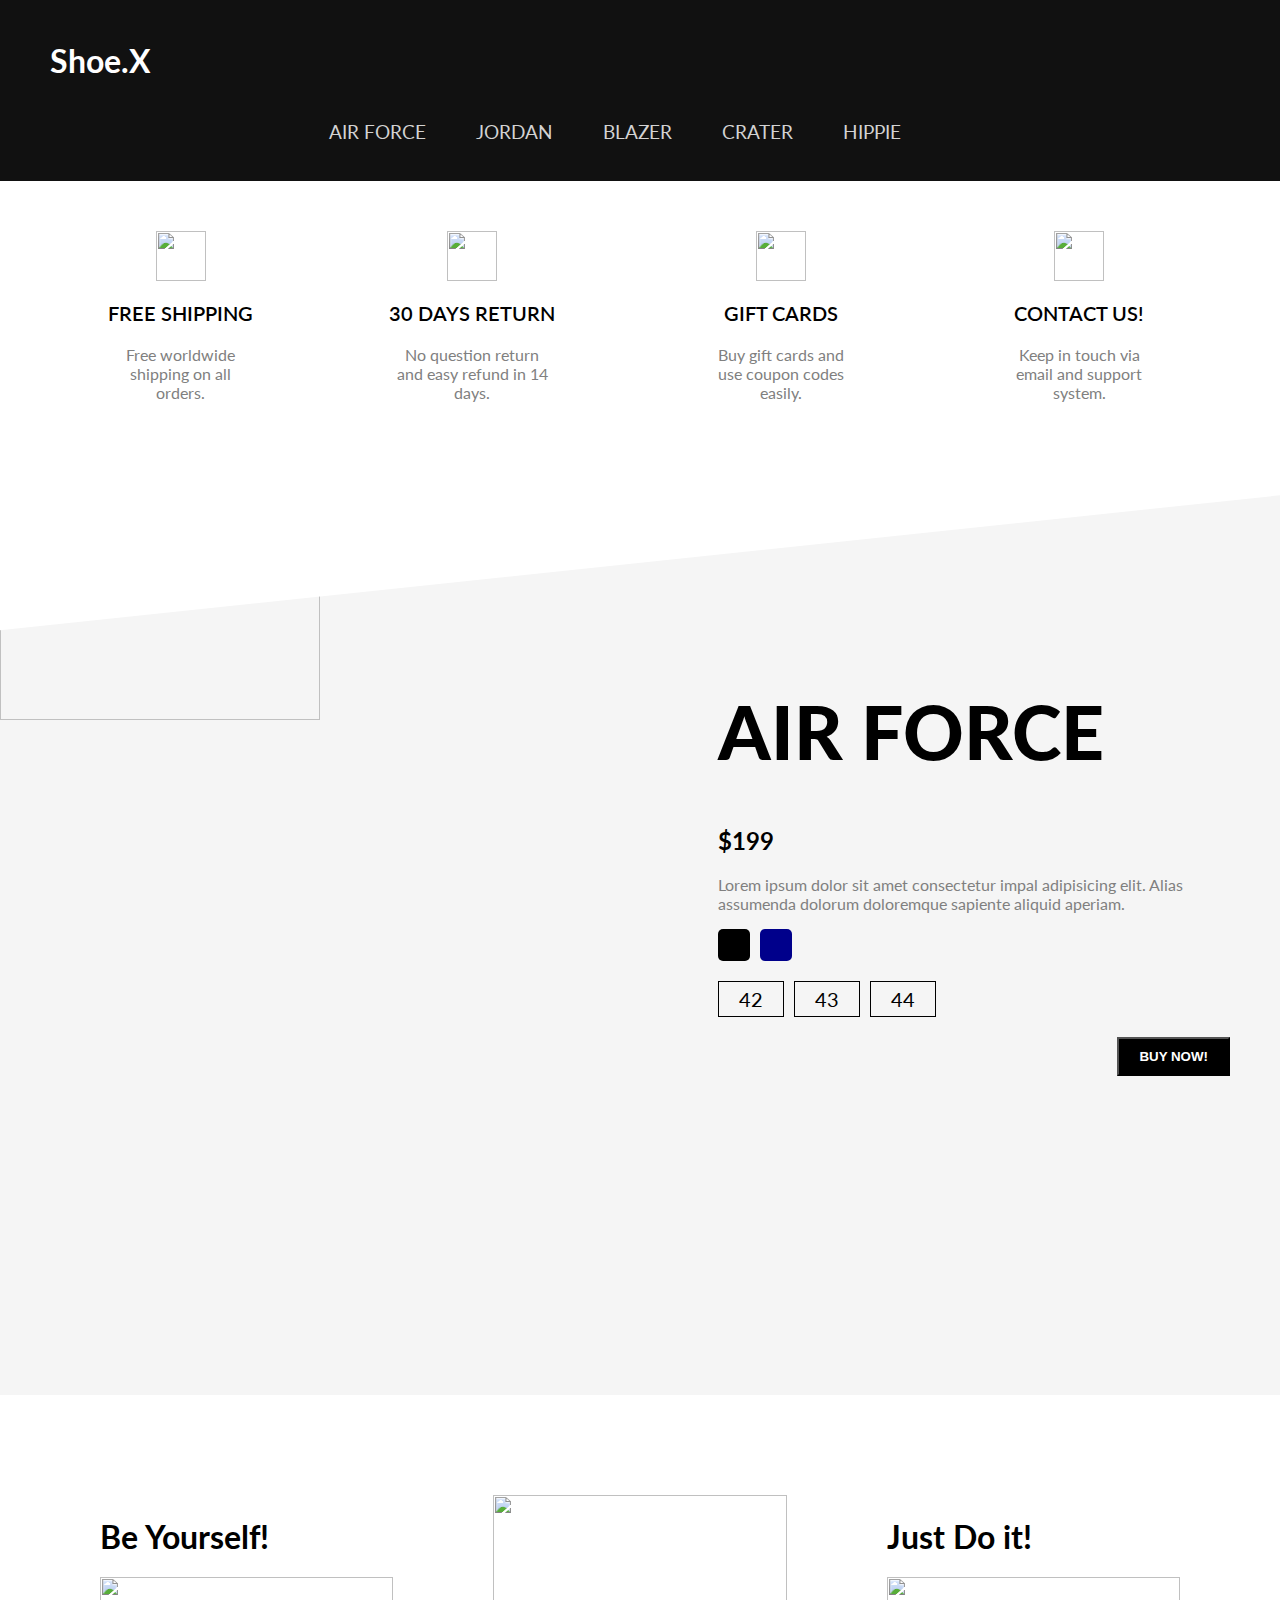
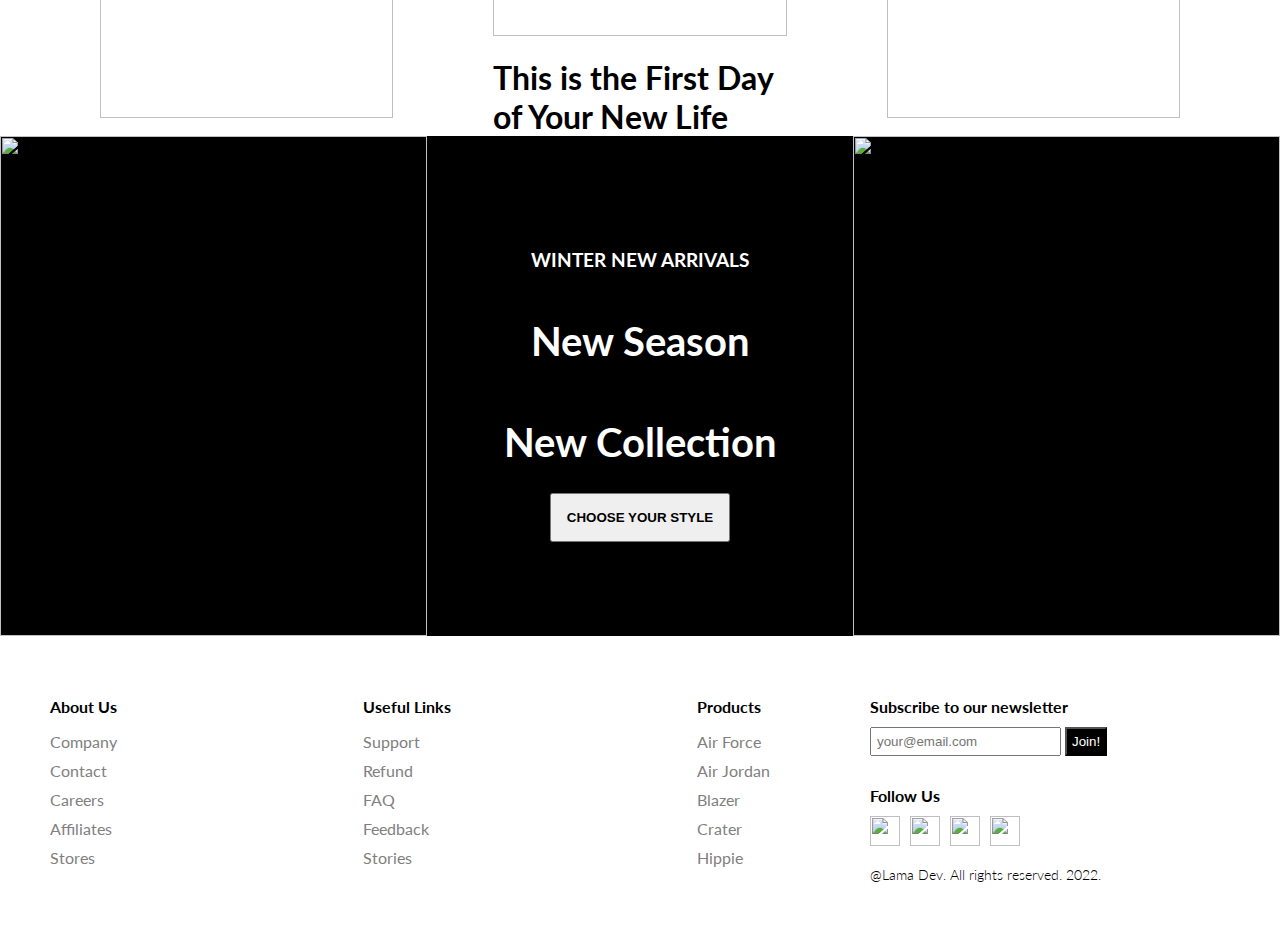
==== index.html @ 5598e937 "Update and rename inedex.html to index.html" ====
<html lang="en">

<head>
    <meta charset="UTF-8">
    <meta http-equiv="X-UA-Compatible" content="IE=edge">
    <meta name="viewport" content="width=device-width, initial-scale=1.0">
    <link
        href="https://fonts.googleapis.com/css2?family=Lato:ital,wght@0,100;0,300;0,400;0,700;0,900;1,100;1,300;1,400;1,700;1,900&display=swap"
        rel="stylesheet">
        <link href="https://cdn.jsdelivr.net/npm/bootstrap@5.0.2/dist/css/bootstrap.min.css" rel="stylesheet" integrity="sha384-EVSTQN3/azprG1Anm3QDgpJLIm9Nao0Yz1ztcQTwFspd3yD65VohhpuuCOmLASjC" crossorigin="anonymous">    
    <link rel="stylesheet" href="style.css">

    <title>Shoe.X </title>
</head>

<body>

            <nav id="nav">
                <div class="navTop">
                    <h1 class="logo">Shoe.X</h1>
                    
                </div>
            </div>
        </div>
        
    
        <div class="navBottom">
            <h3 class="menuItem">AIR FORCE</h3>
            <h3 class="menuItem">JORDAN</h3>
            <h3 class="menuItem">BLAZER</h3>
            <h3 class="menuItem">CRATER</h3>
            <h3 class="menuItem">HIPPIE</h3>
        </div>
    </nav>
    
</nav>

    <div class="slider">
        <div class="sliderWrapper">
            <div class="sliderItem">
                <img src="photos/air.png" alt="" class="sliderImg">
                <div class="sliderBg"></div>
                <h1 class="sliderTitle">AIR FORCE</br> NEW</br> SEASON</h1>
                <h2 class="sliderPrice">$119</h2>
                <a href="#product">
                    <button class="buyButton">BUY NOW!</button>
                </a>
            </div>
            <div class="sliderItem">
                <img src="photos/jordan.png" alt="" class="sliderImg">
                <div class="sliderBg"></div>
                <h1 class="sliderTitle">AIR JORDAN</br> NEW</br> SEASON</h1>
                <h2 class="sliderPrice">$149</h2>
                <a href="#product">
                    <button class="buyButton">BUY NOW!</button>
                </a>
            </div>
            <div class="sliderItem">
                <img src="photos/blazer.png" alt="" class="sliderImg">
                <div class="sliderBg"></div>
                <h1 class="sliderTitle">BLAZER</br> NEW</br> SEASON</h1>
                <h2 class="sliderPrice">$109</h2>
                <a href="#product">
                    <button class="buyButton">BUY NOW!</button>
                </a>
            </div>
            <div class="sliderItem">
                <img src="photos/air2.png" alt="" class="sliderImg">
                <div class="sliderBg"></div>
                <h1 class="sliderTitle">CRATER</br> NEW</br> SEASON</h1>
                <h2 class="sliderPrice">$129</h2>
                <a href="#product">
                    <button class="buyButton">BUY NOW!</button>
                </a>
            </div>
            <div class="sliderItem">
                <img src="photos/air.png" alt="" class="sliderImg">
                <div class="sliderBg"></div>
                <h1 class="sliderTitle">HIPPIE</br> NEW</br> SEASON</h1>
                <h2 class="sliderPrice">$99</h2>
                <a href="#product">
                    <button class="buyButton">BUY NOW!</button>
                </a>
            </div>
        </div>
    </div>
   
    <div class="features">
        <div class="feature">
            <img src="photos/shipping.png" alt="" class="featureIcon">
            <span class="featureTitle">FREE SHIPPING</span>
            <span class="featureDesc">Free worldwide shipping on all orders.</span>
        </div>
        <div class="feature">
            <img class="featureIcon" src="photos/return.png" alt="">
            <span class="featureTitle">30 DAYS RETURN</span>
            <span class="featureDesc">No question return and easy refund in 14 days.</span>
        </div>
        <div class="feature">
            <img class="featureIcon" src="photos/gift.png" alt="">
            <span class="featureTitle">GIFT CARDS</span>
            <span class="featureDesc">Buy gift cards and use coupon codes easily.</span>
        </div>
        <div class="feature">
            <img class="featureIcon" src="photos/contact.png" alt="">
            <span class="featureTitle">CONTACT US!</span>
            <span class="featureDesc">Keep in touch via email and support system.</span>
        </div>
    </div>

    <div class="product" id="product">
        <img src="photos/hippie2.png" alt="" class="productImg">
        
        <div class="productDetails">
            <h1 class="productTitle">AIR FORCE</h1>
            <h2 class="productPrice">$199</h2>
            <p class="productDesc">Lorem ipsum dolor sit amet consectetur impal adipisicing elit. Alias assumenda
                dolorum
                doloremque sapiente aliquid aperiam.</p>
            <div class="colors">
                <div class="color"></div>
                <div class="color"></div>
            </div>
            <div class="sizes">
                <div class="size">42</div>
                <div class="size">43</div>
                <div class="size">44</div>
            </div>
            <button class="productButton">BUY NOW!</button>
        </div>
        <div class="payment">
            <h1 class="payTitle">Personal Information</h1>
            <label>Name and Surname</label>
            <input type="text" placeholder="John Doe" class="payInput">
            <label>Phone Number</label>
            <input type="text" placeholder="+1 234 5678" class="payInput">
            <label>Address</label>
            <input type="text" placeholder="Elton St 21 22-145" class="payInput">
            <h1 class="payTitle">Card Information</h1>
            <div class="cardIcons">
                <img src="photos/visa.png" width="40" alt="" class="cardIcon">
                <img src="photos/master.png" alt="" width="40" class="cardIcon">
            </div>
            <input type="password" class="payInput" placeholder="Card Number">
            <div class="cardInfo">
                <input type="text" placeholder="mm" class="payInput sm">
                <input type="text" placeholder="yyyy" class="payInput sm">
                <input type="text" placeholder="cvv" class="payInput sm">
            </div>
            <button class="payButton">Checkout!</button>
            <span class="close">X</span>
        </div>
    </div>
    <div class="gallery">
        <div class="galleryItem">
            <h1 class="galleryTitle">Be Yourself!</h1>
            <img src="https://images.pexels.com/photos/9295809/pexels-photo-9295809.jpeg?auto=compress&cs=tinysrgb&dpr=2&w=500"
                alt="" class="galleryImg">
        </div>
        <div class="galleryItem">
            <img src="https://images.pexels.com/photos/1040427/pexels-photo-1040427.jpeg?auto=compress&cs=tinysrgb&dpr=2&w=500"
                alt="" class="galleryImg">
            <h1 class="galleryTitle">This is the First Day of Your New Life</h1>
        </div>
        <div class="galleryItem">
            <h1 class="galleryTitle">Just Do it!</h1>
            <img src="https://images.pexels.com/photos/7856965/pexels-photo-7856965.jpeg?auto=compress&cs=tinysrgb&dpr=2&w=500"
                alt="" class="galleryImg">
        </div>
    </div>
    <div class="newSeason">
        <div class="nsItem">
            <img src="https://images.pexels.com/photos/4753986/pexels-photo-4753986.jpeg?auto=compress&cs=tinysrgb&dpr=2&w=500"
                alt="" class="nsImg">
        </div>
        <div class="nsItem">
            <h3 class="nsTitleSm">WINTER NEW ARRIVALS</h3>
            <h1 class="nsTitle">New Season</h1>
            <h1 class="nsTitle">New Collection</h1>
            <a href="#nav">
                <button class="nsButton">CHOOSE YOUR STYLE</button>
            </a>
        </div>
        <div class="nsItem">
            <img src="https://images.pexels.com/photos/7856965/pexels-photo-7856965.jpeg?auto=compress&cs=tinysrgb&dpr=2&w=500"
                alt="" class="nsImg">
        </div>
    </div>
    <footer>
        <div class="footerLeft">
            <div class="footerMenu">
                <h1 class="fMenuTitle">About Us</h1>
                <ul class="fList">
                    <li class="fListItem">Company</li>
                    <li class="fListItem">Contact</li>
                    <li class="fListItem">Careers</li>
                    <li class="fListItem">Affiliates</li>
                    <li class="fListItem">Stores</li>
                </ul>
            </div>
            <div class="footerMenu">
                <h1 class="fMenuTitle">Useful Links</h1>
                <ul class="fList">
                    <li class="fListItem">Support</li>
                    <li class="fListItem">Refund</li>
                    <li class="fListItem">FAQ</li>
                    <li class="fListItem">Feedback</li>
                    <li class="fListItem">Stories</li>
                </ul>
            </div>
            <div class="footerMenu">
                <h1 class="fMenuTitle">Products</h1>
                <ul class="fList">
                    <li class="fListItem">Air Force</li>
                    <li class="fListItem">Air Jordan</li>
                    <li class="fListItem">Blazer</li>
                    <li class="fListItem">Crater</li>
                    <li class="fListItem">Hippie</li>
                </ul>
            </div>
        </div>
        <div class="footerRight">
            <div class="footerRightMenu">
                <h1 class="fMenuTitle">Subscribe to our newsletter</h1>
                <div class="fMail">
                    <input type="text" placeholder="your@email.com" class="fInput">
                    <button class="fButton">Join!</button>
                </div>
            </div>
            <div class="footerRightMenu">
                <h1 class="fMenuTitle">Follow Us</h1>
                <div class="fIcons">
                    <a href="https://www.facebook.com/"><img src="photos/facebook.png" alt="" class="fIcon"></a>
                    <a href="https://www.twitter.com/"><img src="photos/twitter.png" alt="" class="fIcon"></a>
                   <a href="https://www.instagram.com/"> <img src="photos/instagram.png" alt="" class="fIcon"></a>
                   <a href="https://web.whatsapp.com/"><img src="photos/whatsapp.png" alt="" class="fIcon"></a>
                </div>
            </div> 
            <div class="footerRightMenu">
                <span class="copyright">@Lama Dev. All rights reserved. 2022.</span>
            </div>
        </div>
    </footer>
    <script src="scrip.js"></script>
</body>

</html>
---- style.css ----
html {
    scroll-behavior: smooth;
  }
  
  body {
    font-family: "Lato", sans-serif;
    padding: 0;
    margin: 0;
  }
  
  nav {
    background-color: #111;
    color: white;
    padding: 20px 50px;
  }
  
  .navTop {
    display: flex;
    align-items:center;
  }
  
  .search {
    display: flex;
    align-items: center;
    background-color: gray;
    padding: 10px 20px;
    border-radius: 10px;
  }
  .logo{
    display: flex;
    justify-content: space-between;
  }
  
  .searchInput {
    border: none;
    background-color: transparent;
  }
  
  .searchInput::placeholder {
    color: lightgray;
  }
  
  .limitedOffer {
    font-size: 20px;
    border-bottom: 2px solid green;
    cursor: pointer;
  }
  
  .navBottom {
    display: flex;
    align-items: center;
    justify-content: center;
  }
  
  .menuItem {
    margin-right: 50px;
    cursor: pointer;
    color: lightgray;
    font-weight: 400;
  }
  
  .slider {
    background: url("https://images.unsplash.com/photo-1604147495798-57beb5d6af73?ixlib=rb-1.2.1&ixid=MnwxMjA3fDB8MHxwaG90by1wYWdlfHx8fGVufDB8fHx8&auto=format&fit=crop&w=2370&q=80");
    clip-path: polygon(0 0, 100% 0, 100% 100%, 0 85%);
    overflow: hidden;
  }
  
  .sliderWrapper {
    display: flex;
    width: 500vw;
    transition: all 1.5s ease-in-out;
  }
  
  .sliderItem {
    width: 100vw;
    display: flex;
    align-items: center;
    justify-content: center;
    position: relative;
  }
  
  .sliderBg {
    width: 750px;
    height: 750px;
    border-radius: 50%;
    position: absolute;
  }
  
  .sliderImg {
    z-index: 1;
  }
  
  .sliderTitle {
    position: absolute;
    top: 10%;
    right: 10%;
    font-size: 60px;
    font-weight: 900;
    text-align: center;
    color: white;
    z-index: 1;
  }
  
  .sliderPrice {
    position: absolute;
    top: 10%;
    left: 10%;
    font-size: 60px;
    font-weight: 300;
    text-align: center;
    color: white;
    border: 1px solid gray;
    z-index: 1;
  }
  
  .buyButton {
    position: absolute;
    top: 50%;
    right: 10%;
    font-size: 30px;
    font-weight: 900;
    color: white;
    border: 1px solid gray;
    background-color: black;
    z-index: 1;
    cursor: pointer;
  }
  
  .buyButton:hover {
    background-color: white;
    color: black;
  }
  
  .sliderItem:nth-child(1) .sliderBg {
    background-color: #369e62;
  }
  .sliderItem:nth-child(2) .sliderBg {
    background-color: rebeccapurple;
  }
  .sliderItem:nth-child(3) .sliderBg {
    background-color: teal;
  }
  .sliderItem:nth-child(4) .sliderBg {
    background-color: cornflowerblue;
  }
  .sliderItem:nth-child(5) .sliderBg {
    background-color: rgb(124, 115, 80);
  }
  
  .sliderItem:nth-child(1) .sliderPrice {
    color: #369e62;
  }
  .sliderItem:nth-child(2) .sliderPrice {
    color: white;
  }
  .sliderItem:nth-child(3) .sliderPrice {
    color: teal;
  }
  .sliderItem:nth-child(4) .sliderPrice {
    color: cornflowerblue;
  }
  .sliderItem:nth-child(5) .sliderPrice {
    color: cornsilk;
  }
  
  .features {
    display: flex;
    align-items: center;
    justify-content: space-between;
    padding: 50px;
  }
  
  .feature {
    display: flex;
    flex-direction: column;
    align-items: center;
    text-align: center;
  }
  
  .featureIcon {
    width: 50px;
    height: 50px;
  }
  
  .featureTitle {
    font-size: 20px;
    font-weight: 600;
    margin: 20px;
  }
  
  .featureDesc {
    color: gray;
    width: 50%;
    height: 100px;
  }
  
  .product {
    height: 100vh;
    background-color: whitesmoke;
    position: relative;
    clip-path: polygon(0 15%, 100% 0, 100% 100%, 0% 100%);
  }
  
  .payment {
    width: 500px;
    height: 500px;
    background-color: white;
    position: absolute;
    top: 0;
    bottom: 0;
    left: 0;
    right: 0;
    margin: auto;
    padding: 10px 50px;
    display: none;
    flex-direction: column;
    -webkit-box-shadow: 0px 0px 13px 2px rgba(0, 0, 0, 0.3);
    box-shadow: 0px 0px 13px 2px rgba(0, 0, 0, 0.3);
  }
  
  .payTitle {
    font-size: 20px;
    color: lightgray;
  }
  
  label {
    font-size: 14px;
    font-weight: 300;
  }
  
  .payInput {
    padding: 10px;
    margin: 10px 0px;
    border: none;
    border-bottom: 1px solid gray;
  }
  
  .payInput::placeholder {
    color: rgb(163, 163, 163);
  }
  
  .cardIcons {
    display: flex;
  }
  
  .cardIcon {
    margin-right: 10px;
  }
  
  .cardInfo {
    display: flex;
    justify-content: space-between;
  }
  
  .sm {
    width: 30%;
  }
  
  .payButton {
    position: absolute;
    height: 40px;
    bottom: -40;
    width: 100%;
    left: 0;
    -webkit-box-shadow: 0px 0px 13px 2px rgba(0, 0, 0, 0.3);
    box-shadow: 0px 0px 13px 2px rgba(0, 0, 0, 0.3);
    background-color: #369e62;
    color: white;
    border: none;
    cursor: pointer;
  }
  
  .close {
    width: 20px;
    height: 20px;
    position: absolute;
    background-color: gray;
    color: white;
    top: 10px;
    right: 10px;
    display: flex;
    align-items: center;
    justify-content: center;
    cursor: pointer;
    padding: 2px;
  }
  
  .productImg {
    width: 50%;
  }
  
  .productDetails {
    position: absolute;
    top: 10%;
    right: 0;
    width: 40%;
    padding: 50px;
  }
  
  .productTitle {
    font-size: 75px;
    font-weight: 900;
  }
  
  .productDesc {
    font-style: 24px;
    color: gray;
  }
  
  .colors,
  .sizes {
    display: flex;
    margin-bottom: 20px;
  }
  
  .color {
    width: 32px;
    height: 32px;
    border-radius: 5px;
    background-color: black;
    margin-right: 10px;
    cursor: pointer;
  }
  
  .color:last-child {
    background-color: darkblue;
  }
  
  .size {
    padding: 5px 20px;
    border: 1px solid black;
    margin-right: 10px;
    cursor: pointer;
    font-size: 20px;
  }
  
  .productButton {
    float: right;
    padding: 10px 20px;
    background-color: black;
    color: white;
    font-weight: 600;
    cursor: pointer;
  }
  
  .productButton:hover {
    background-color: white;
    color: black;
  }
  
  .gallery {
    padding: 50px;
    display: flex;
  }
  
  .galleryItem {
    flex: 1;
    padding: 50px;
  }
  
  .galleryImg {
    width: 100%;
  }
  
  .newSeason {
    display: flex;
  }
  
  .nsItem {
    flex: 1;
    background-color: black;
    color: white;
    display: flex;
    flex-direction: column;
    align-items: center;
    justify-content: center;
    text-align: center;
  }
  
  .nsImg {
    width: 100%;
    height: 500px;
  }
  
  .nsTitle {
    font-size: 40px;
  }
  
  .nsButton {
    padding: 15px;
    font-weight: 600;
    cursor: pointer;
  }
  
  footer {
    display: flex;
  }
  
  .footerLeft {
    flex: 2;
    display: flex;
    justify-content: space-between;
    padding: 50px;
  }
  
  .fMenuTitle {
    font-size: 16px;
  }
  
  .fList {
    padding: 0;
    list-style: none;
  }
  
  .fListItem {
    margin-bottom: 10px;
    color: gray;
    cursor: pointer;
  }
  
  .footerRight {
    flex: 1;
    padding: 50px;
    display: flex;
    flex-direction: column;
    justify-content: space-between;
  }
  
  .fInput {
    padding: 5px;
  }
  
  .fButton {
    padding: 5px;
    background-color: black;
    color: white;
  }
  
  .fIcons{
    display: flex;
  }
  
  .fIcon{
    width: 20px;
    height: 20px;
    margin-right: 10px;
  }
  
  .copyright{
    font-weight: 300;
    font-size: 14px;
  }
  
  @media screen and (max-width:480px) {
    nav{
      padding: 20px;
    }
  
    .search{
      display: none;
    }
  
    .navBottom{
      flex-wrap: wrap;
    }
  
    .menuItem{
      margin: 20px;
      font-weight: 700;
      font-size: 20px;
    }
  
    .slider{
      clip-path: none;
    }
  
    .sliderImg{
      width: 90%;
    }
  
    .sliderBg{
      width: 100%;
      height: 100%;
    }
  
    .sliderTitle{
      display: none;
    }
  
    .sliderPrice{
      top: unset;
      bottom: -50;
      left: 0;
      background-color: lightgrey;
    }
  
    .buyButton{
      right: 0;
      top: 0;
    }
  
    .features{
      flex-direction: column;
    }
  
    .product{
      clip-path: none ;
      display: flex;
      flex-direction: column;
      align-items: center;
    }
  
    .productImg{
      width: 80%;
    }
  
    .productDetails{
      width: 100%;
      padding: 0;
      display: flex;
      flex-direction: column;
      align-items: center;
      text-align: center;
      position: relative;
      top: 0;
    }
  
    .productTitle{
      font-size: 50px;
      margin: 0;
    }
  
    .gallery{
      display: none;
    }
  
    .newSeason{
      flex-direction: column;
    }
  
    .nsItem:nth-child(2){
      padding: 50px;
    }
  
    footer{
      flex-direction: column;
      align-items: center;
    }
  
    .footerLeft{
      padding: 20px;
      width: 90%;
    }
  
    .footerRight{
      padding: 20px;
      width: 90%;
      align-items: center;
      background-color: whitesmoke;
    }
  
    .payment{
      width: 90%;
      padding: 20px;
    }
  }

  .fIcons img {
    width: 30px;
    height: 30px;
    cursor: pointer;
    transition: transform 0.2s ease-in-out;
  }
  
  .fIcons img:hover {
    transform: scale(1.1);
  }
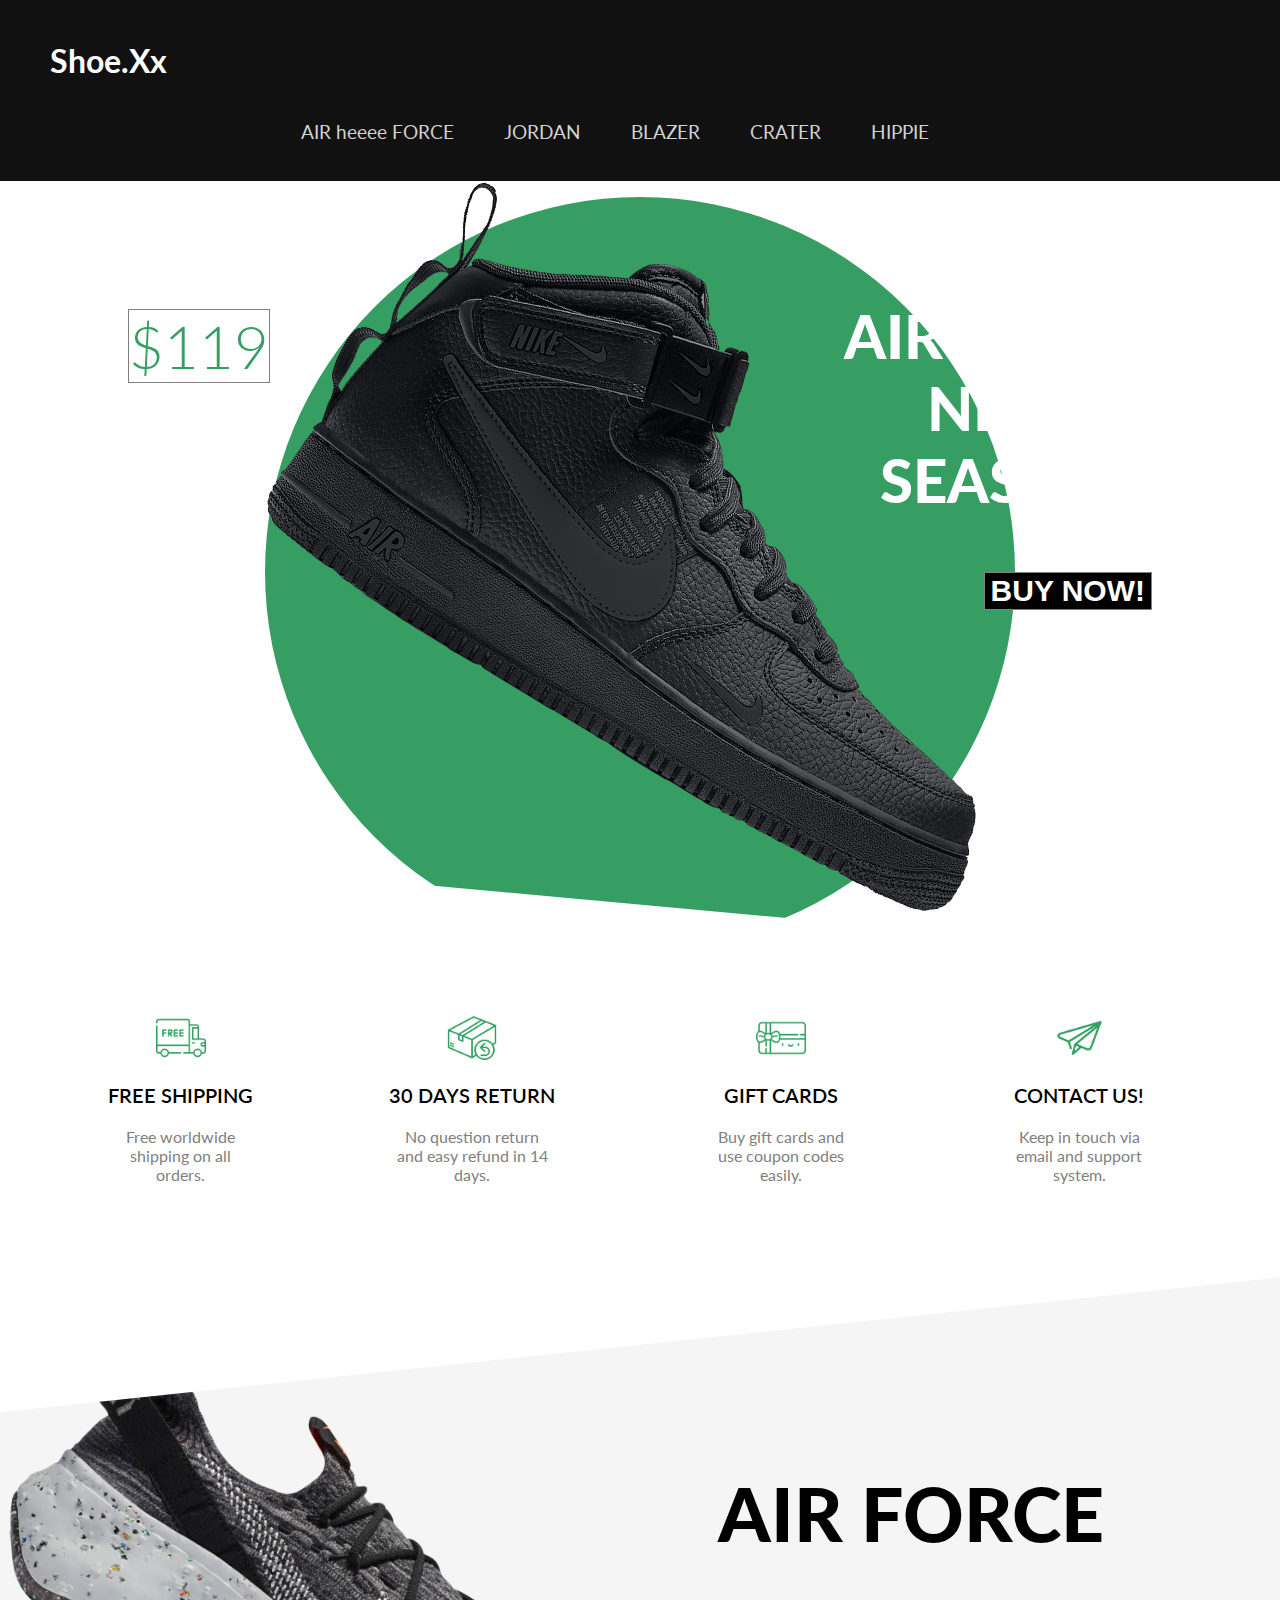
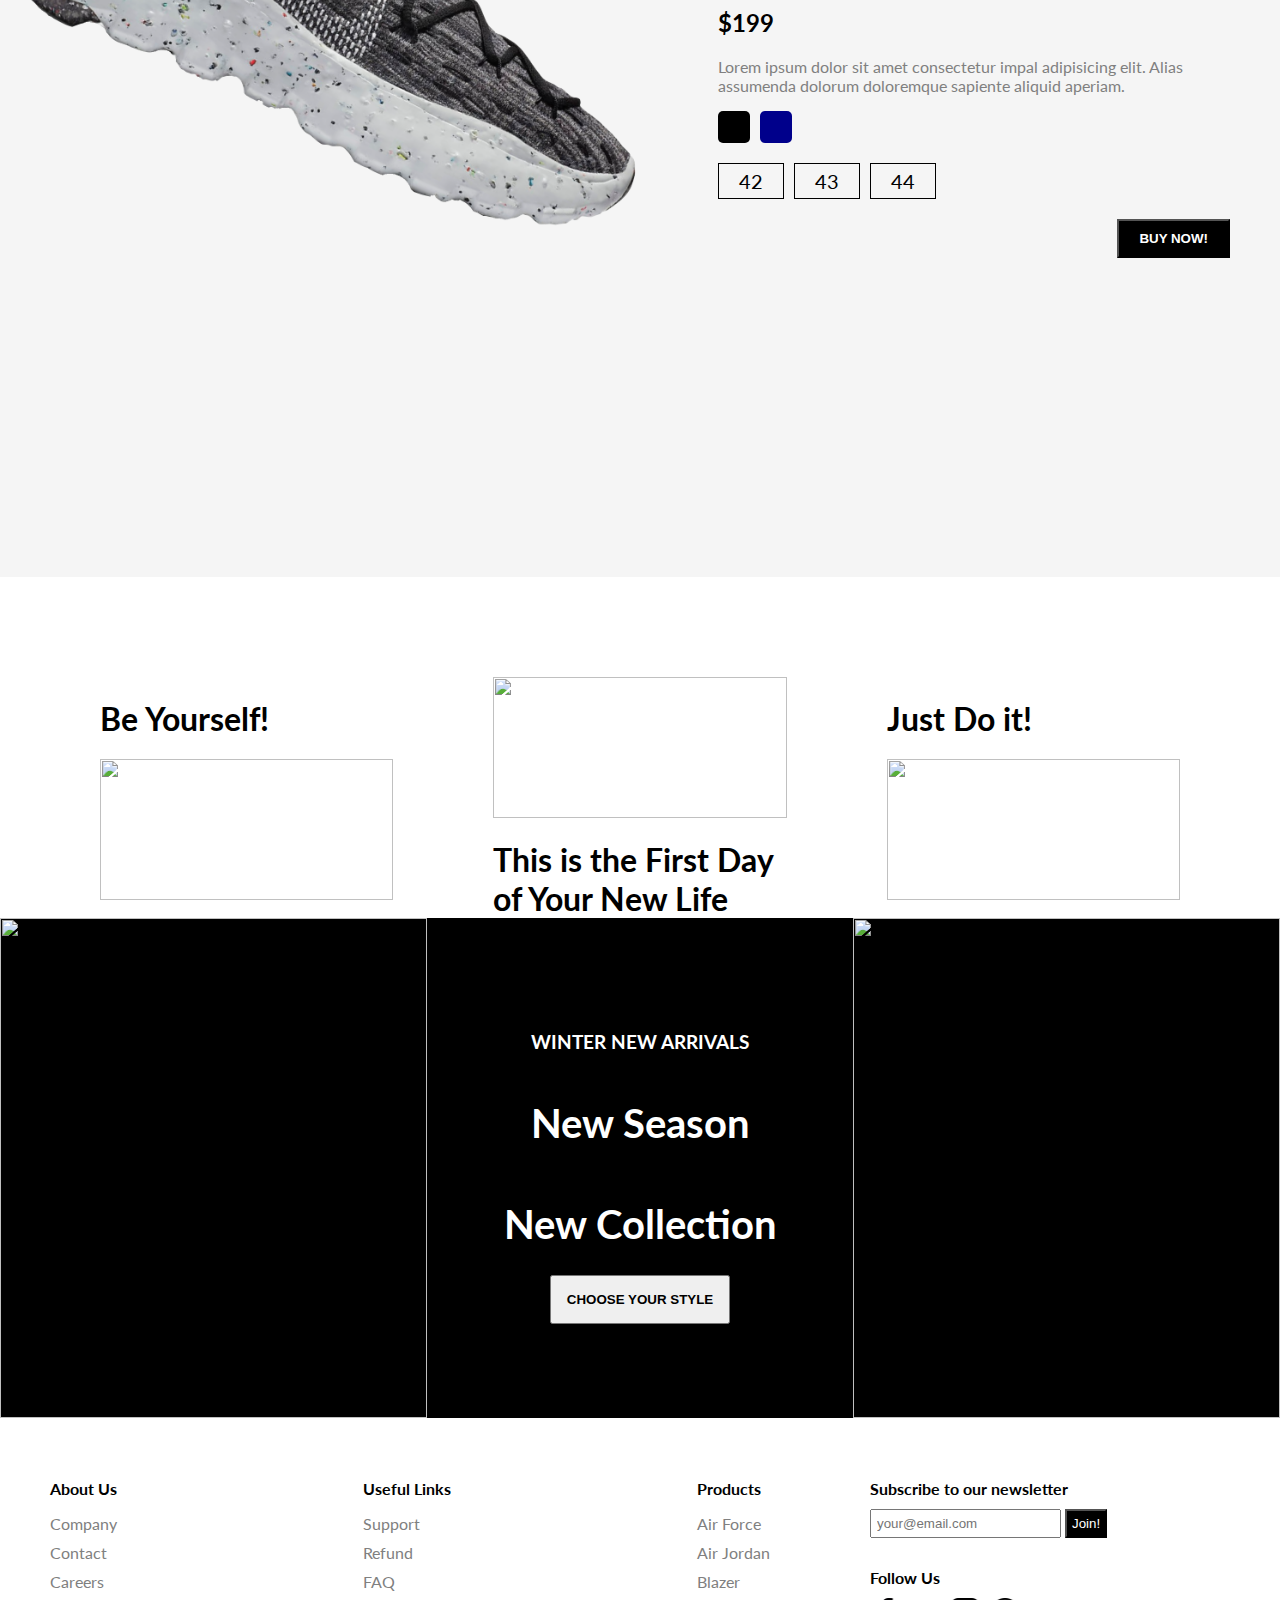
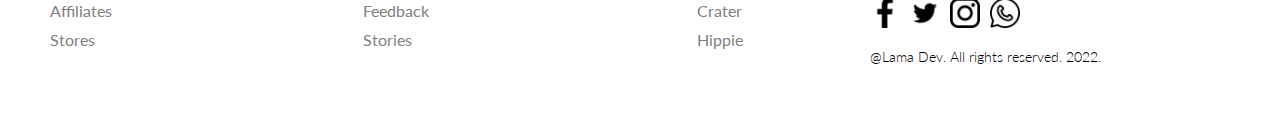
==== commit 6ead9678: "name chabdb" ====
--- a/index.html
+++ b/index.html
@@ -17,7 +17,7 @@
 
             <nav id="nav">
                 <div class="navTop">
-                    <h1 class="logo">Shoe.X</h1>
+                    <h1 class="logo">Shoe.Xx</h1>
                     
                 </div>
             </div>
@@ -25,7 +25,7 @@
         
     
         <div class="navBottom">
-            <h3 class="menuItem">AIR FORCE</h3>
+            <h3 class="menuItem">AIR heeee FORCE</h3>
             <h3 class="menuItem">JORDAN</h3>
             <h3 class="menuItem">BLAZER</h3>
             <h3 class="menuItem">CRATER</h3>
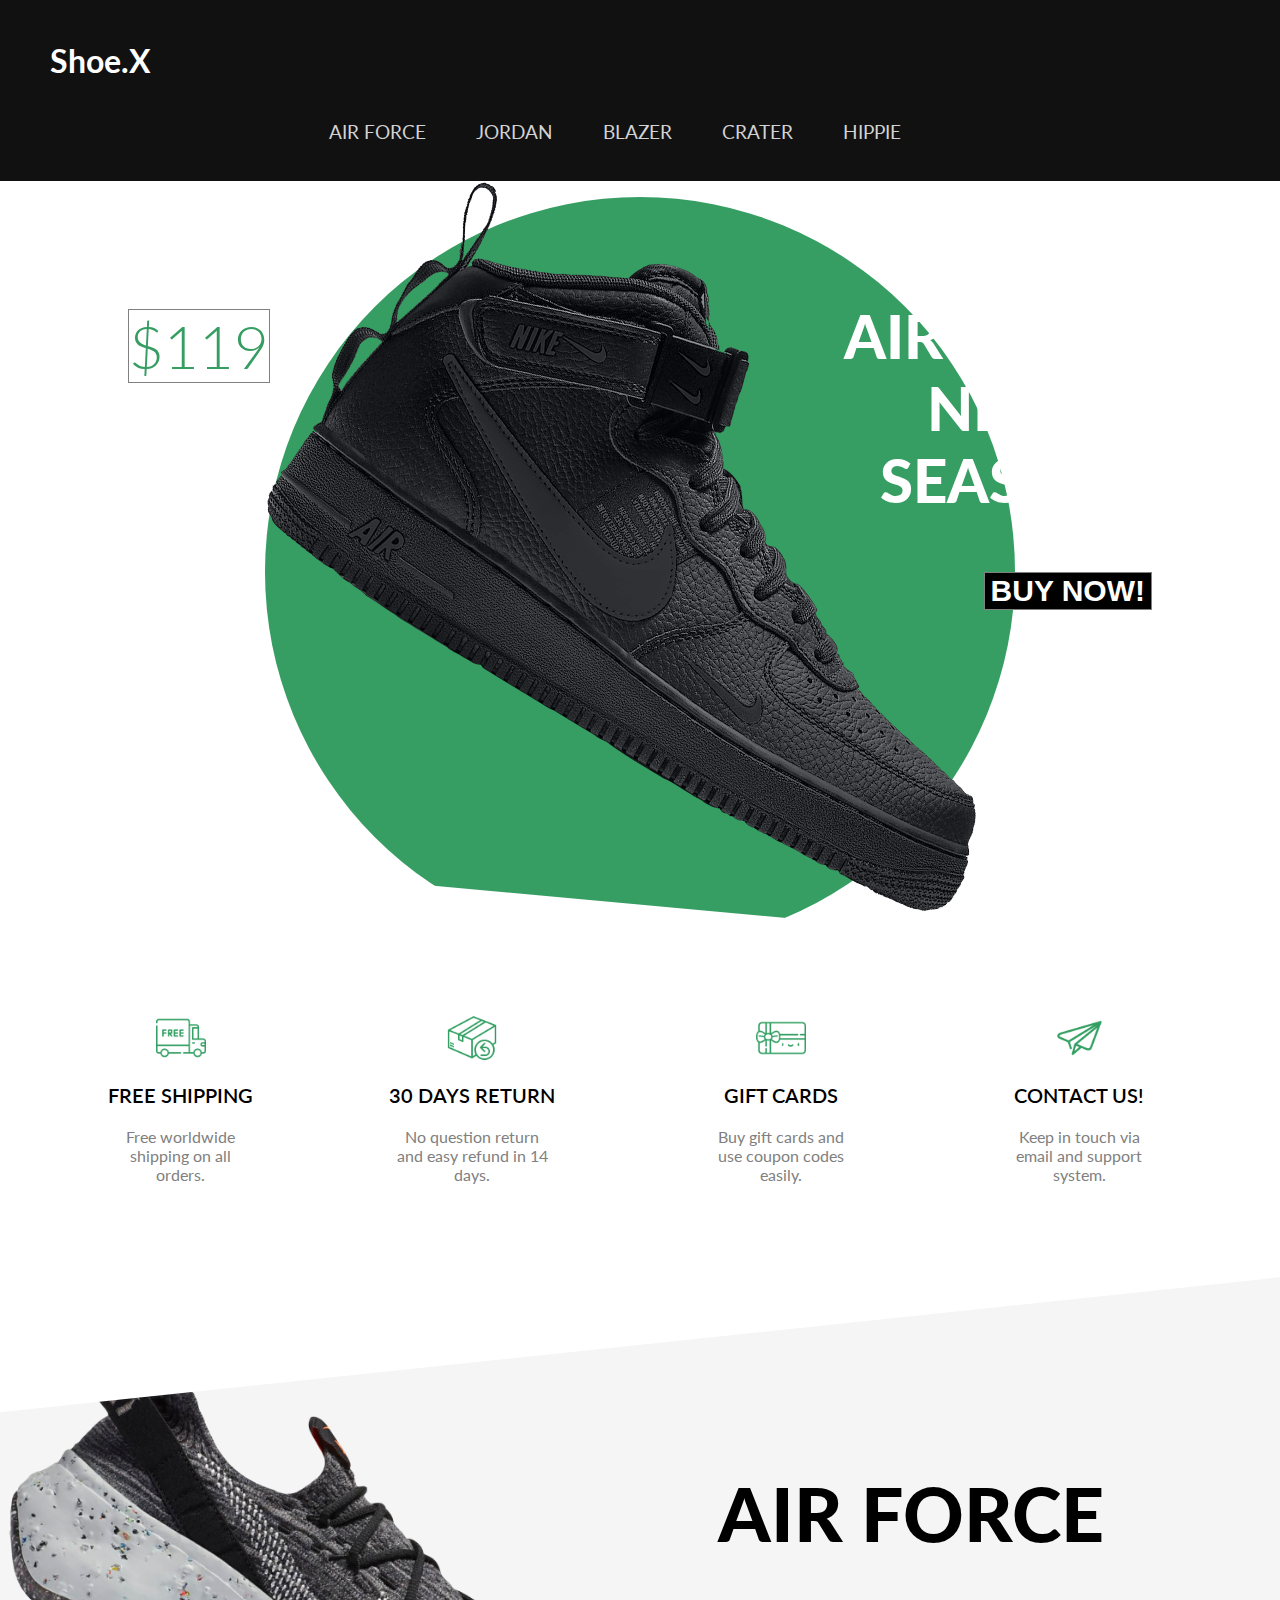
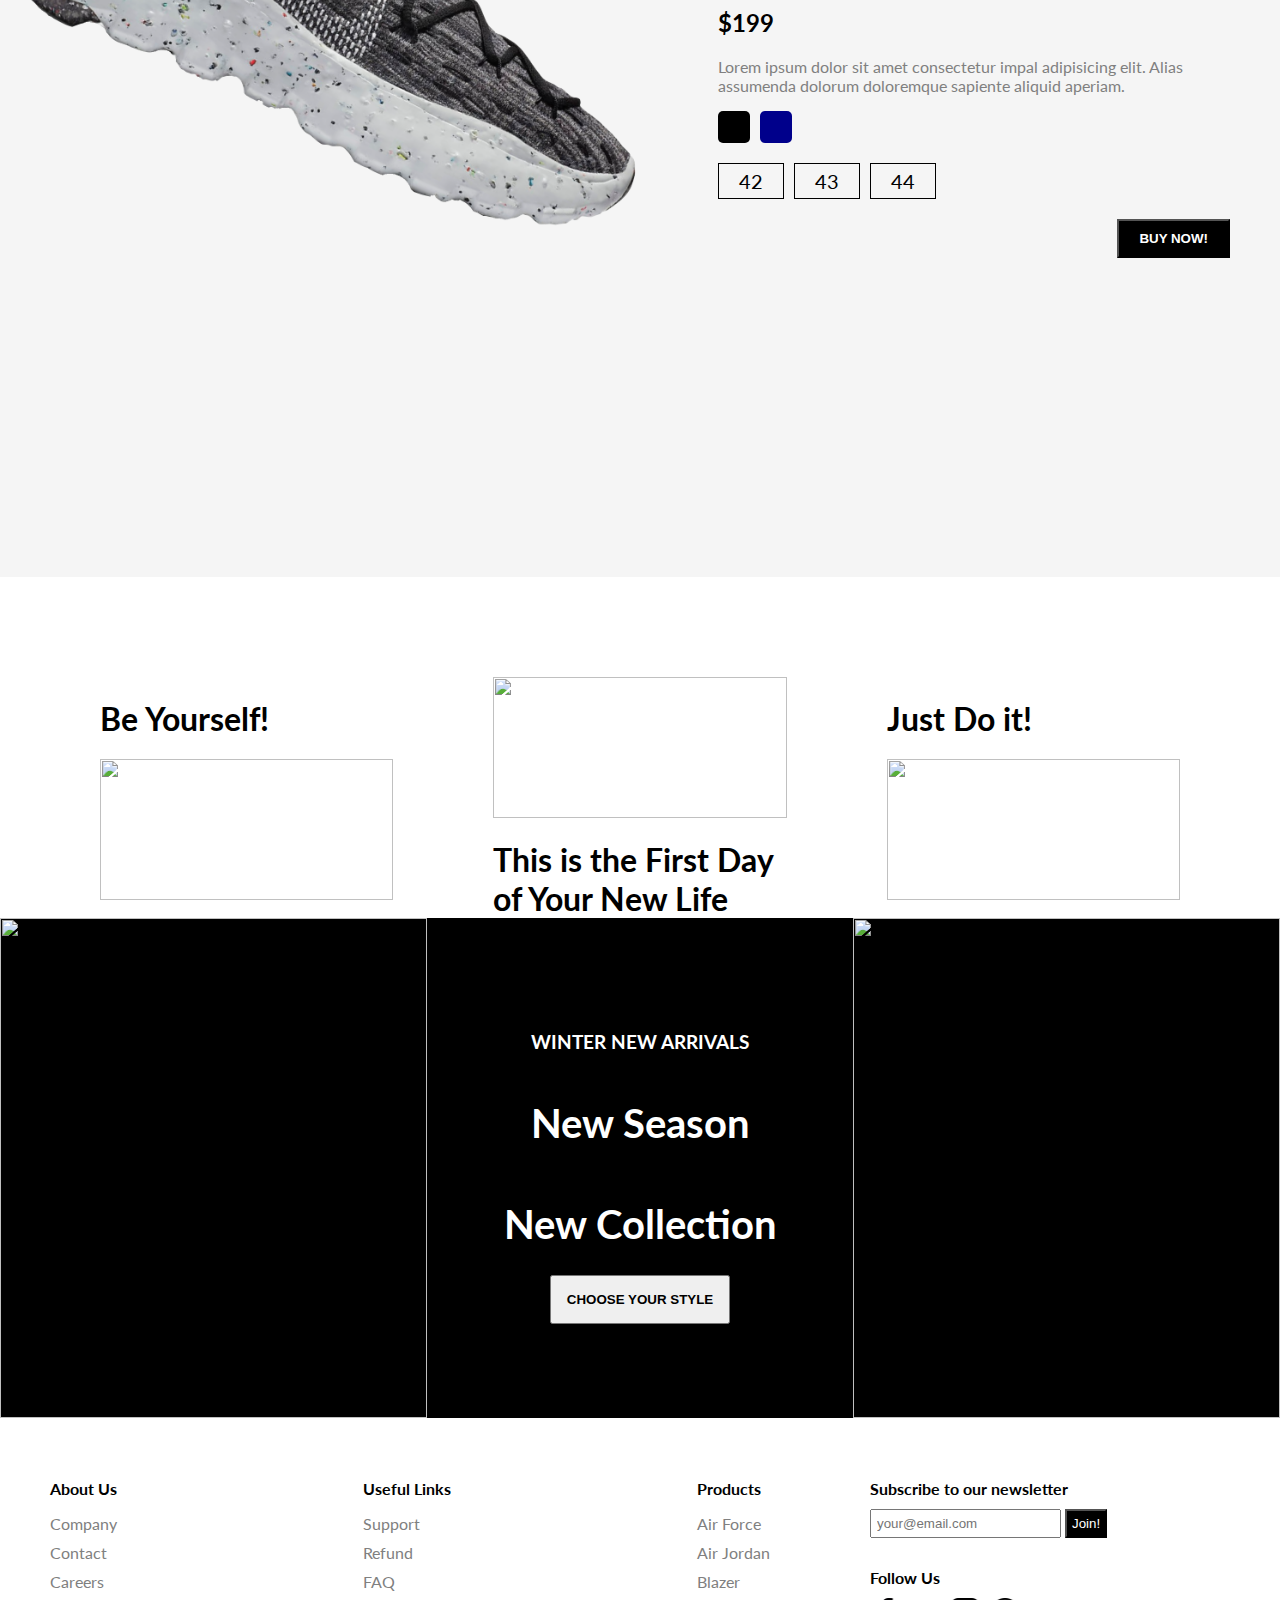
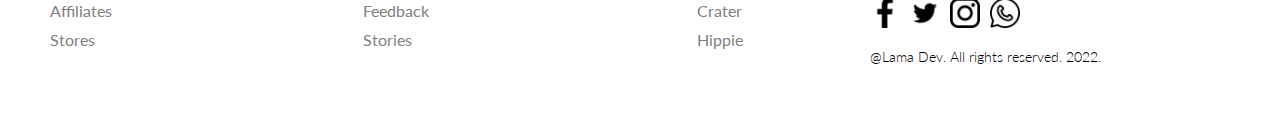
==== commit 73a11f2f: "uptaded" ====
--- a/index.html
+++ b/index.html
@@ -17,7 +17,7 @@
 
             <nav id="nav">
                 <div class="navTop">
-                    <h1 class="logo">Shoe.Xx</h1>
+                    <h1 class="logo">Shoe.X</h1>
                     
                 </div>
             </div>
@@ -25,7 +25,7 @@
         
     
         <div class="navBottom">
-            <h3 class="menuItem">AIR heeee FORCE</h3>
+            <h3 class="menuItem">AIR  FORCE</h3>
             <h3 class="menuItem">JORDAN</h3>
             <h3 class="menuItem">BLAZER</h3>
             <h3 class="menuItem">CRATER</h3>
